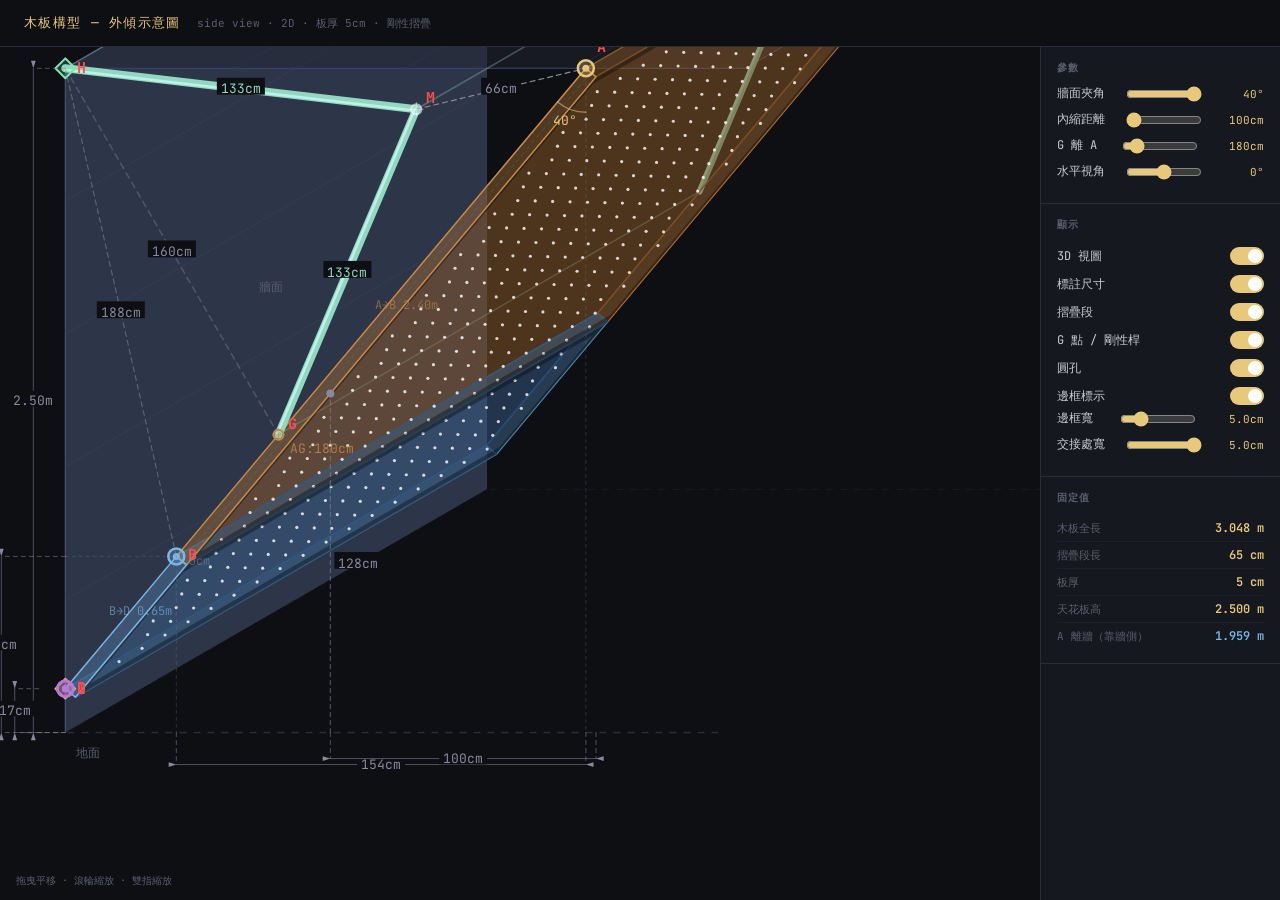
==== index.html @ c88ae128 "feat: add adjustable border mark regions on board faces (§18) - evenodd fill (rgba 0,0,0,0.35) on al" ====
<!DOCTYPE html>
<html lang="zh-TW">
<head>
<meta charset="UTF-8">
<meta name="viewport" content="width=device-width, initial-scale=1.0">
<title>木板構型示意圖</title>
<link rel="stylesheet" href="Code/board_viz.css">
</head>
<body>
<header>
  <h1>木板構型 — 外傾示意圖</h1>
  <span>side view · 2D · 板厚 5cm · 剛性摺疊</span>
</header>
<div class="main">
  <div class="canvas-wrap">
    <canvas id="c"></canvas>
    <div class="hint">拖曳平移 · 滾輪縮放 · 雙指縮放</div>
  </div>
  <div class="panel">
    <div class="panel-section">
      <h2>參數</h2>
      <div class="param-row">
        <label>牆面夾角</label>
        <input type="range" id="angle" min="0" max="40" step="0.5" value="40">
        <span class="param-val" id="angleVal">40°</span>
      </div>
      <div class="param-row">
        <label>內縮距離</label>
        <input type="range" id="inward" min="100" max="150" step="5" value="100">
        <span class="param-val" id="inwardVal">100cm</span>
      </div>
      <div class="param-row">
        <label>G 離 A</label>
        <input type="range" id="gOffset" min="175" max="215" step="1" value="180">
        <span class="param-val" id="gOffsetVal">180cm</span>
      </div>
      <div class="param-row">
        <label>水平視角</label>
        <input type="range" id="hViewAngle" min="-90" max="90" step="1" value="0">
        <span class="param-val" id="hViewAngleVal">0°</span>
      </div>

    </div>
    <div class="panel-section">
      <h2>顯示</h2>
      <div class="toggle-row"><label>3D 視圖</label><div class="toggle on" id="tog3D"></div></div>
      <div class="toggle-row"><label>標註尺寸</label><div class="toggle on" id="togDims"></div></div>
      <div class="toggle-row"><label>摺疊段</label><div class="toggle on" id="togFold"></div></div>
<div class="toggle-row"><label>G 點 / 剛性桿</label><div class="toggle on" id="togQuarter"></div></div>
      <div class="toggle-row"><label>圓孔</label><div class="toggle on" id="togScrewHoles"></div></div>
      <div class="toggle-row"><label>邊框標示</label><div class="toggle on" id="togBorderMark"></div></div>
      <div class="param-row" id="borderMarkWidthRow">
        <label>邊框寬</label>
        <input type="range" id="borderMarkWidth" min="3.6" max="10" step="0.1" value="5">
        <span class="param-val" id="borderMarkWidthVal">5.0cm</span>
      </div>
      <div class="param-row" id="borderMarkJunctionWidthRow">
        <label>交接處寬</label>
        <input type="range" id="borderMarkJunctionWidth" min="3" max="5" step="0.1" value="5">
        <span class="param-val" id="borderMarkJunctionWidthVal">5.0cm</span>
      </div>
    </div>
    <div class="panel-section">
      <h2>固定值</h2>
      <div class="stat-row"><span class="stat-label">木板全長</span><span class="stat-val yellow">3.048 m</span></div>
      <div class="stat-row"><span class="stat-label">摺疊段長</span><span class="stat-val yellow">65 cm</span></div>
      <div class="stat-row"><span class="stat-label">板厚</span><span class="stat-val yellow">5 cm</span></div>
      <div class="stat-row"><span class="stat-label">天花板高</span><span class="stat-val yellow">2.500 m</span></div>
      <div class="stat-row"><span class="stat-label">A 離牆（靠牆側）</span><span class="stat-val blue">1.959 m</span></div>
    </div>
  </div>
</div>
<script type="module" src="Code/board_viz.js"></script>
</body>
</html>
---- Code/board_viz.css ----
@import url('https://fonts.googleapis.com/css2?family=JetBrains+Mono:wght@300;400;600;700&family=Noto+Sans+TC:wght@300;400;500&display=swap');
:root{--bg:#0e0f12;--surface:#16181f;--border:#2a2d38;--accent:#e8c87a;--accent2:#7ab8e8;--accent3:#7ae8b0;--text:#c8cad4;--dim:#5a5d6e;}
*{margin:0;padding:0;box-sizing:border-box;}
body{background:var(--bg);color:var(--text);font-family:'Noto Sans TC',sans-serif;min-height:100vh;display:flex;flex-direction:column;}
header{padding:14px 24px;border-bottom:1px solid var(--border);display:flex;align-items:center;gap:16px;}
header h1{font-family:'JetBrains Mono',monospace;font-size:13px;font-weight:400;color:var(--accent);letter-spacing:.1em;text-transform:uppercase;}
header span{font-size:11px;color:var(--dim);font-family:'JetBrains Mono',monospace;}
.main{display:flex;flex:1;}
.canvas-wrap{flex:1;position:relative;min-height:0;}
canvas{display:block;width:100%;}
.panel{width:240px;background:var(--surface);border-left:1px solid var(--border);display:flex;flex-direction:column;overflow-y:auto;}
.panel-section{padding:14px 16px;border-bottom:1px solid var(--border);}
.panel-section h2{font-family:'JetBrains Mono',monospace;font-size:10px;font-weight:600;letter-spacing:.12em;text-transform:uppercase;color:var(--dim);margin-bottom:10px;}
.param-row{display:flex;justify-content:space-between;align-items:center;margin-bottom:9px;}
.param-row label{font-size:12px;color:var(--text);font-family:'JetBrains Mono',monospace;}
.param-row input[type=range]{width:76px;accent-color:var(--accent);cursor:pointer;}
.param-val{font-size:11px;font-family:'JetBrains Mono',monospace;color:var(--accent);min-width:42px;text-align:right;}
.stat-row{display:flex;justify-content:space-between;align-items:baseline;padding:5px 0;border-bottom:1px solid #1e2028;}
.stat-row:last-child{border-bottom:none;}
.stat-label{font-size:11px;color:var(--dim);font-family:'JetBrains Mono',monospace;}
.stat-val{font-size:12px;font-family:'JetBrains Mono',monospace;font-weight:600;}
.stat-val.green{color:var(--accent3);}.stat-val.yellow{color:var(--accent);}
.stat-val.blue{color:var(--accent2);}.stat-val.red{color:#e87a7a;}
.toggle-row{display:flex;justify-content:space-between;align-items:center;padding:5px 0;}
.toggle-row label{font-size:12px;font-family:'JetBrains Mono',monospace;}
.toggle{width:34px;height:18px;background:var(--border);border-radius:9px;cursor:pointer;position:relative;transition:background .2s;}
.toggle.on{background:var(--accent);}
.toggle::after{content:'';position:absolute;width:14px;height:14px;background:white;border-radius:50%;top:2px;left:2px;transition:transform .2s;}
.toggle.on::after{transform:translateX(16px);}
.legend{display:flex;flex-direction:column;gap:5px;}
.legend-item{display:flex;align-items:center;gap:8px;font-size:11px;font-family:'JetBrains Mono',monospace;}
.legend-dot{width:10px;height:10px;border-radius:50%;flex-shrink:0;}
.legend-dia{width:10px;height:10px;transform:rotate(45deg);flex-shrink:0;display:inline-block;}
.ok{padding:7px 10px;background:rgba(122,232,176,.08);border:1px solid rgba(122,232,176,.25);border-radius:4px;font-size:11px;font-family:'JetBrains Mono',monospace;color:var(--accent3);margin-top:8px;}
.hint{position:absolute;bottom:12px;left:16px;font-size:10px;font-family:'JetBrains Mono',monospace;color:var(--dim);pointer-events:none;}

/* ── Phone portrait: panel below canvas ────────────────────────────────────── */
@media (max-width: 640px) and (orientation: portrait) {
  header{padding:10px 14px;flex-wrap:wrap;gap:4px;}
  header h1{font-size:11px;}
  header span{font-size:10px;}

  .main{flex-direction:column;}
  .panel{width:100%;border-left:none;border-top:1px solid var(--border);flex-direction:row;flex-wrap:wrap;}
  .panel-section{flex:1 1 150px;border-bottom:none;border-right:1px solid var(--border);padding:10px 12px;}
  .panel-section:last-child{border-right:none;}

  .param-row label{font-size:11px;}
  .param-row input[type=range]{width:60px;}
  .stat-label,.stat-val{font-size:10px;}
  .toggle-row label{font-size:11px;}
  .hint{font-size:9px;bottom:6px;left:10px;}
}

/* ── Phone landscape: panel on right (compact) ─────────────────────────────── */
@media (max-height: 500px) and (orientation: landscape) {
  header{padding:6px 16px;}
  .panel{width:180px;}
  .panel-section{padding:8px 10px;}
  .panel-section h2{margin-bottom:6px;}
  .param-row label{font-size:11px;}
  .param-row input[type=range]{width:56px;}
  .stat-label,.stat-val{font-size:10px;}
  .toggle-row label{font-size:11px;}
  .hint{font-size:9px;bottom:6px;left:10px;}
}
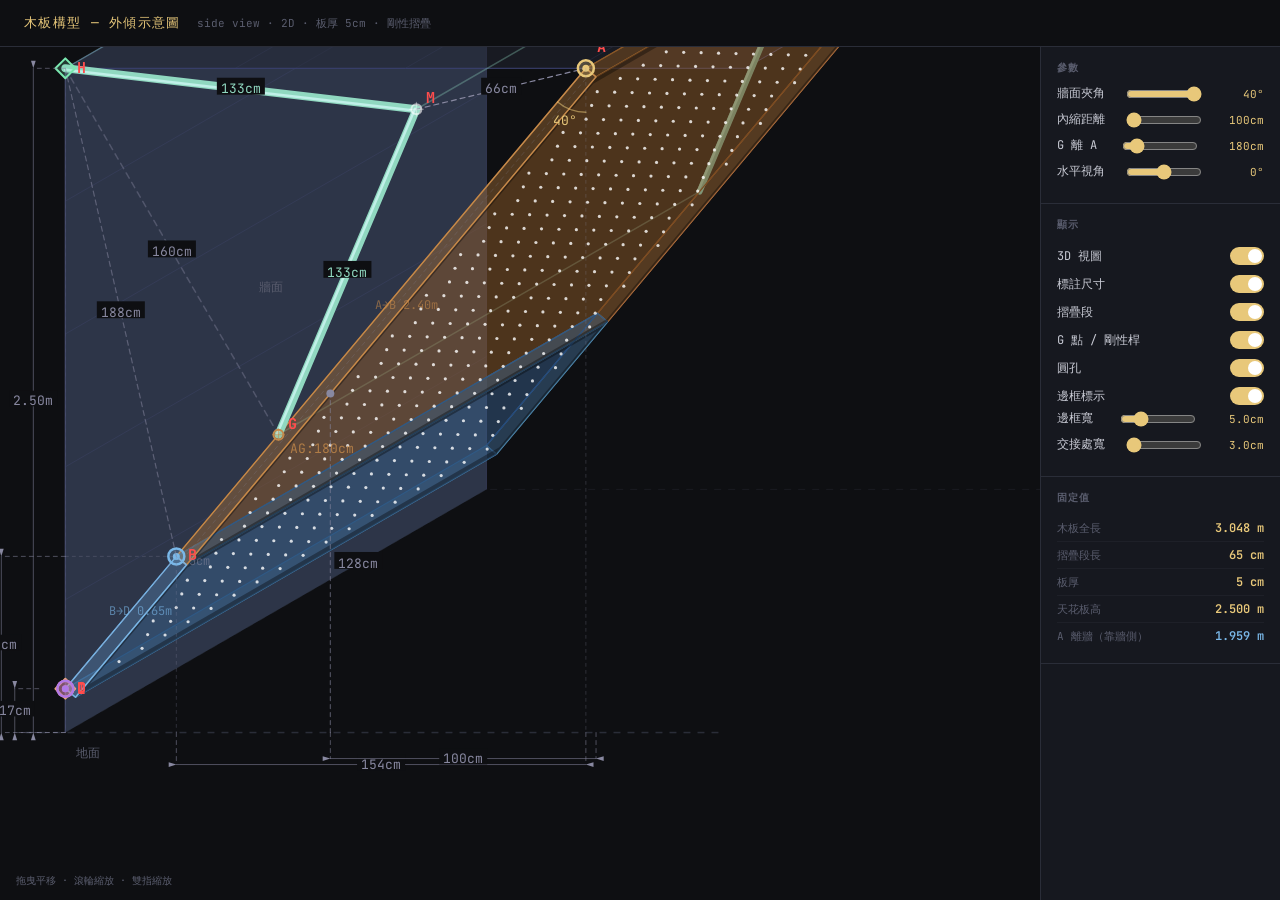
==== commit 94238969: "feat: add division lines with border bands in front view, lower junction default - Main panel: 5 sec" ====
--- a/index.html
+++ b/index.html
@@ -56,8 +56,8 @@
       </div>
       <div class="param-row" id="borderMarkJunctionWidthRow">
         <label>交接處寬</label>
-        <input type="range" id="borderMarkJunctionWidth" min="3" max="5" step="0.1" value="5">
-        <span class="param-val" id="borderMarkJunctionWidthVal">5.0cm</span>
+        <input type="range" id="borderMarkJunctionWidth" min="3" max="5" step="0.1" value="3">
+        <span class="param-val" id="borderMarkJunctionWidthVal">3.0cm</span>
       </div>
     </div>
     <div class="panel-section">
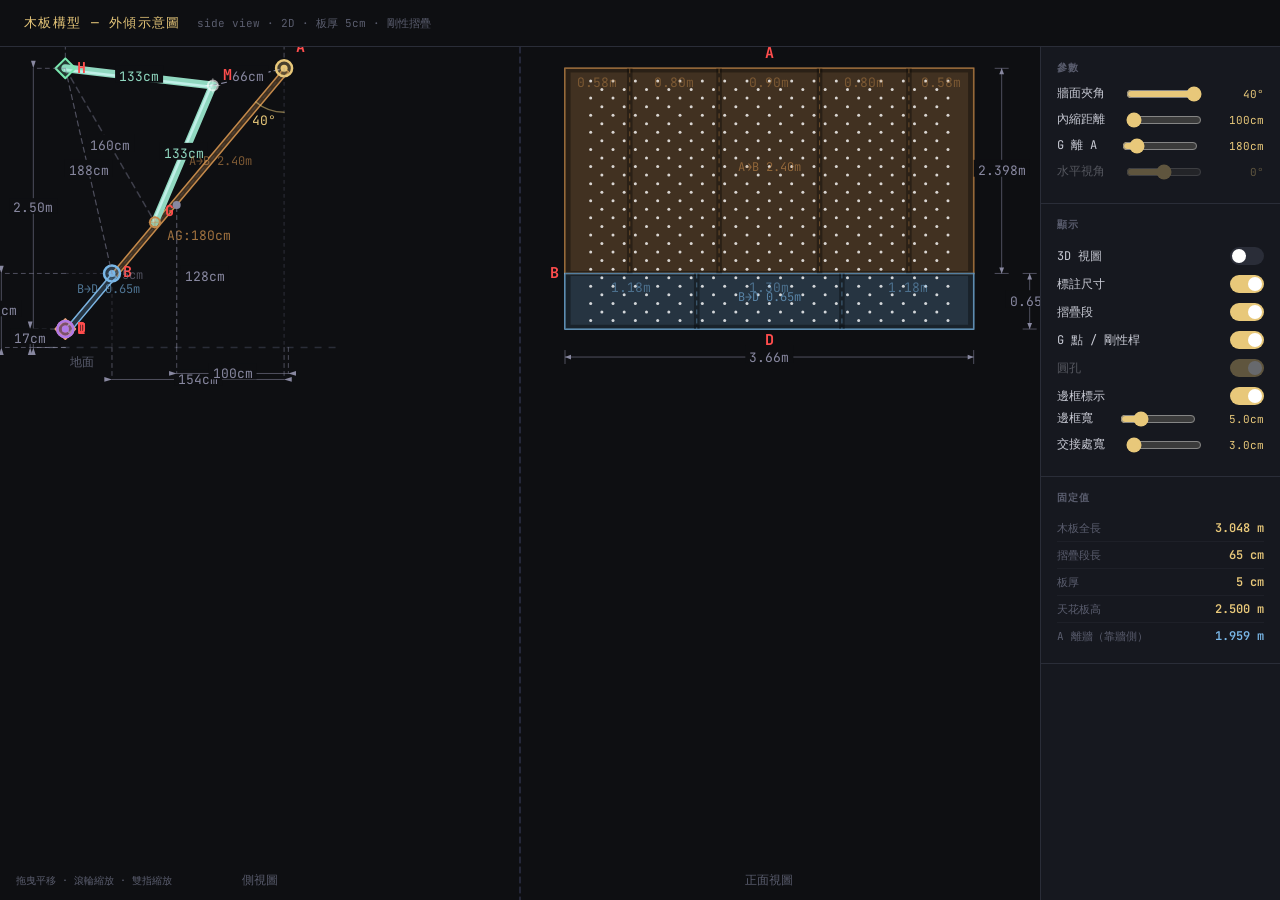
==== commit 0cb55443: "feat: default to 2D view, disable inapplicable controls instead of hiding - show3D defaults to false" ====
--- a/index.html
+++ b/index.html
@@ -34,7 +34,7 @@
         <input type="range" id="gOffset" min="175" max="215" step="1" value="180">
         <span class="param-val" id="gOffsetVal">180cm</span>
       </div>
-      <div class="param-row">
+      <div class="param-row disabled">
         <label>水平視角</label>
         <input type="range" id="hViewAngle" min="-90" max="90" step="1" value="0">
         <span class="param-val" id="hViewAngleVal">0°</span>
@@ -43,11 +43,11 @@
     </div>
     <div class="panel-section">
       <h2>顯示</h2>
-      <div class="toggle-row"><label>3D 視圖</label><div class="toggle on" id="tog3D"></div></div>
+      <div class="toggle-row"><label>3D 視圖</label><div class="toggle" id="tog3D"></div></div>
       <div class="toggle-row"><label>標註尺寸</label><div class="toggle on" id="togDims"></div></div>
       <div class="toggle-row"><label>摺疊段</label><div class="toggle on" id="togFold"></div></div>
 <div class="toggle-row"><label>G 點 / 剛性桿</label><div class="toggle on" id="togQuarter"></div></div>
-      <div class="toggle-row"><label>圓孔</label><div class="toggle on" id="togScrewHoles"></div></div>
+      <div class="toggle-row disabled"><label>圓孔</label><div class="toggle on" id="togScrewHoles"></div></div>
       <div class="toggle-row"><label>邊框標示</label><div class="toggle on" id="togBorderMark"></div></div>
       <div class="param-row" id="borderMarkWidthRow">
         <label>邊框寬</label>
--- a/Code/board_viz.css
+++ b/Code/board_viz.css
@@ -22,6 +22,7 @@
 .stat-val.green{color:var(--accent3);}.stat-val.yellow{color:var(--accent);}
 .stat-val.blue{color:var(--accent2);}.stat-val.red{color:#e87a7a;}
 .toggle-row{display:flex;justify-content:space-between;align-items:center;padding:5px 0;}
+.param-row.disabled,.toggle-row.disabled{opacity:0.35;pointer-events:none;}
 .toggle-row label{font-size:12px;font-family:'JetBrains Mono',monospace;}
 .toggle{width:34px;height:18px;background:var(--border);border-radius:9px;cursor:pointer;position:relative;transition:background .2s;}
 .toggle.on{background:var(--accent);}
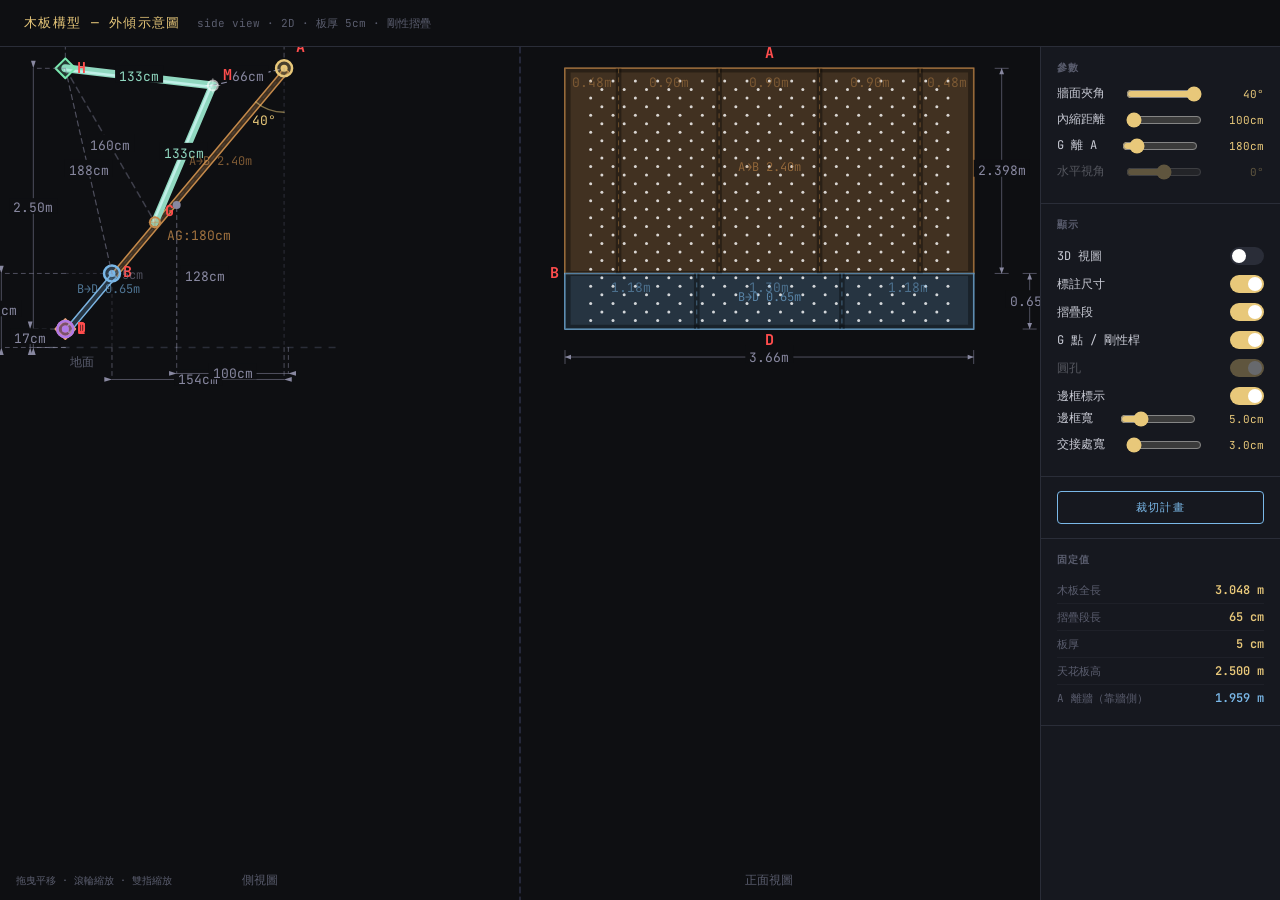
==== commit 57a5193e: "feat: add cutting plan modal with SVG diagram; update design spec §11 Co-Authored-By: Claude Sonnet " ====
--- a/index.html
+++ b/index.html
@@ -61,6 +61,9 @@
       </div>
     </div>
     <div class="panel-section">
+      <button class="cp-btn" id="btnCuttingPlan">裁切計畫</button>
+    </div>
+    <div class="panel-section">
       <h2>固定值</h2>
       <div class="stat-row"><span class="stat-label">木板全長</span><span class="stat-val yellow">3.048 m</span></div>
       <div class="stat-row"><span class="stat-label">摺疊段長</span><span class="stat-val yellow">65 cm</span></div>
@@ -71,5 +74,136 @@
   </div>
 </div>
 <script type="module" src="Code/board_viz.js"></script>
+
+<div class="cp-overlay" id="cuttingPlanModal">
+  <div class="cp-box">
+    <button class="cp-close" id="cpClose">×</button>
+    <svg xmlns="http://www.w3.org/2000/svg" viewBox="0 0 760 385" style="max-width:100%;display:block;margin:0 auto">
+
+      <!-- Title -->
+      <text x="380" y="18" text-anchor="middle" font-size="12" font-weight="600" fill="#c8cad4" font-family="JetBrains Mono,monospace" letter-spacing=".08em">CUTTING PLAN — 244×122 CM PANELS · 5 MM KERF · 5 PANELS</text>
+
+      <!-- Legend -->
+      <rect x="198" y="28" width="11" height="11" fill="#C4894A" rx="2"/>
+      <text x="214" y="38" font-size="10" fill="#8a8d9e" font-family="JetBrains Mono,monospace">主板 Main</text>
+      <rect x="310" y="28" width="11" height="11" fill="#7AB8E8" rx="2"/>
+      <text x="326" y="38" font-size="10" fill="#8a8d9e" font-family="JetBrains Mono,monospace">摺疊板 Fold</text>
+      <rect x="432" y="28" width="11" height="11" fill="#1e2028" rx="2" stroke="#2a2d38" stroke-width="1"/>
+      <text x="448" y="38" font-size="10" fill="#8a8d9e" font-family="JetBrains Mono,monospace">廢料 Waste</text>
+      <line x1="540" y1="33" x2="570" y2="33" stroke="#5a5d6e" stroke-width="1" stroke-dasharray="3,2"/>
+      <text x="575" y="38" font-size="10" fill="#8a8d9e" font-family="JetBrains Mono,monospace">鋸縫 Kerf</text>
+
+      <!-- ── ROW 1 labels ── -->
+      <text x="30"  y="60" font-size="10" fill="#5a5d6e" font-family="JetBrains Mono,monospace">Panel 1 — M2</text>
+      <text x="270" y="60" font-size="10" fill="#5a5d6e" font-family="JetBrains Mono,monospace">Panel 2 — M3</text>
+      <text x="510" y="60" font-size="10" fill="#5a5d6e" font-family="JetBrains Mono,monospace">Panel 3 — M4</text>
+
+      <!-- Panel 1 (M2) -->
+      <g transform="translate(30,65)">
+        <rect x="0" y="0" width="220" height="110" fill="none" stroke="#2a2d38" stroke-width="1.5"/>
+        <rect x="0" y="0" width="216" height="81" fill="#C4894A"/>
+        <text x="108" y="36" text-anchor="middle" font-size="11" font-weight="600" fill="white" font-family="JetBrains Mono,monospace">M2</text>
+        <text x="108" y="51" text-anchor="middle" font-size="9" fill="rgba(255,255,255,.7)" font-family="JetBrains Mono,monospace">90 × 239.8 cm</text>
+        <rect x="217" y="0" width="3" height="81" fill="#1e2028"/>
+        <line x1="0" y1="81.5" x2="220" y2="81.5" stroke="#5a5d6e" stroke-width=".75" stroke-dasharray="3,2"/>
+        <rect x="0" y="82" width="220" height="28" fill="#1e2028"/>
+        <text x="110" y="99" text-anchor="middle" font-size="8" fill="#3e4050" font-family="JetBrains Mono,monospace">waste 31.5 cm</text>
+        <text x="108" y="122" text-anchor="middle" font-size="8" fill="#3e4050" font-family="JetBrains Mono,monospace">← 244 cm →</text>
+        <text x="-3" y="41" text-anchor="end" font-size="8" fill="#C4894A" font-family="JetBrains Mono,monospace">90</text>
+        <text x="-3" y="98" text-anchor="end" font-size="8" fill="#3e4050" font-family="JetBrains Mono,monospace">31.5</text>
+      </g>
+
+      <!-- Panel 2 (M3) -->
+      <g transform="translate(270,65)">
+        <rect x="0" y="0" width="220" height="110" fill="none" stroke="#2a2d38" stroke-width="1.5"/>
+        <rect x="0" y="0" width="216" height="81" fill="#C4894A"/>
+        <text x="108" y="36" text-anchor="middle" font-size="11" font-weight="600" fill="white" font-family="JetBrains Mono,monospace">M3</text>
+        <text x="108" y="51" text-anchor="middle" font-size="9" fill="rgba(255,255,255,.7)" font-family="JetBrains Mono,monospace">90 × 239.8 cm</text>
+        <rect x="217" y="0" width="3" height="81" fill="#1e2028"/>
+        <line x1="0" y1="81.5" x2="220" y2="81.5" stroke="#5a5d6e" stroke-width=".75" stroke-dasharray="3,2"/>
+        <rect x="0" y="82" width="220" height="28" fill="#1e2028"/>
+        <text x="110" y="99" text-anchor="middle" font-size="8" fill="#3e4050" font-family="JetBrains Mono,monospace">waste 31.5 cm</text>
+      </g>
+
+      <!-- Panel 3 (M4) -->
+      <g transform="translate(510,65)">
+        <rect x="0" y="0" width="220" height="110" fill="none" stroke="#2a2d38" stroke-width="1.5"/>
+        <rect x="0" y="0" width="216" height="81" fill="#C4894A"/>
+        <text x="108" y="36" text-anchor="middle" font-size="11" font-weight="600" fill="white" font-family="JetBrains Mono,monospace">M4</text>
+        <text x="108" y="51" text-anchor="middle" font-size="9" fill="rgba(255,255,255,.7)" font-family="JetBrains Mono,monospace">90 × 239.8 cm</text>
+        <rect x="217" y="0" width="3" height="81" fill="#1e2028"/>
+        <line x1="0" y1="81.5" x2="220" y2="81.5" stroke="#5a5d6e" stroke-width=".75" stroke-dasharray="3,2"/>
+        <rect x="0" y="82" width="220" height="28" fill="#1e2028"/>
+        <text x="110" y="99" text-anchor="middle" font-size="8" fill="#3e4050" font-family="JetBrains Mono,monospace">waste 31.5 cm</text>
+      </g>
+
+      <!-- ── ROW 2 labels ── -->
+      <text x="150" y="205" font-size="10" fill="#5a5d6e" font-family="JetBrains Mono,monospace">Panel 4 — F1 + F3 + M1</text>
+      <text x="390" y="205" font-size="10" fill="#5a5d6e" font-family="JetBrains Mono,monospace">Panel 5 — F2 + M5</text>
+
+      <!-- Panel 4 (F1 + F3 + M1) -->
+      <g transform="translate(150,210)">
+        <rect x="0" y="0" width="220" height="110" fill="none" stroke="#2a2d38" stroke-width="1.5"/>
+        <!-- F1 -->
+        <rect x="0" y="0" width="106" height="59" fill="#7AB8E8"/>
+        <text x="53" y="25" text-anchor="middle" font-size="11" font-weight="600" fill="white" font-family="JetBrains Mono,monospace">F1</text>
+        <text x="53" y="38" text-anchor="middle" font-size="8" fill="rgba(255,255,255,.8)" font-family="JetBrains Mono,monospace">118 × 65 cm</text>
+        <!-- kerf v -->
+        <line x1="106.5" y1="0" x2="106.5" y2="59" stroke="#5a5d6e" stroke-width=".75" stroke-dasharray="3,2"/>
+        <!-- F3 -->
+        <rect x="107" y="0" width="106" height="59" fill="#7AB8E8"/>
+        <text x="160" y="25" text-anchor="middle" font-size="11" font-weight="600" fill="white" font-family="JetBrains Mono,monospace">F3</text>
+        <text x="160" y="38" text-anchor="middle" font-size="8" fill="rgba(255,255,255,.8)" font-family="JetBrains Mono,monospace">118 × 65 cm</text>
+        <!-- 7 cm waste end -->
+        <rect x="213" y="0" width="7" height="59" fill="#1e2028"/>
+        <!-- kerf h -->
+        <line x1="0" y1="59.5" x2="220" y2="59.5" stroke="#5a5d6e" stroke-width=".75" stroke-dasharray="3,2"/>
+        <!-- M1 -->
+        <rect x="0" y="60" width="216" height="43" fill="#C4894A"/>
+        <text x="108" y="77" text-anchor="middle" font-size="11" font-weight="600" fill="white" font-family="JetBrains Mono,monospace">M1</text>
+        <text x="108" y="90" text-anchor="middle" font-size="8" fill="rgba(255,255,255,.7)" font-family="JetBrains Mono,monospace">48 × 239.8 cm</text>
+        <rect x="217" y="60" width="3" height="43" fill="#1e2028"/>
+        <!-- bottom kerf -->
+        <line x1="0" y1="103.5" x2="220" y2="103.5" stroke="#5a5d6e" stroke-width=".75" stroke-dasharray="3,2"/>
+        <rect x="0" y="104" width="220" height="6" fill="#1e2028"/>
+        <!-- dim labels -->
+        <text x="53"  y="-4" text-anchor="middle" font-size="8" fill="#7AB8E8" font-family="JetBrains Mono,monospace">118 cm</text>
+        <text x="160" y="-4" text-anchor="middle" font-size="8" fill="#7AB8E8" font-family="JetBrains Mono,monospace">118 cm</text>
+        <text x="-3" y="30" text-anchor="end" font-size="8" fill="#7AB8E8" font-family="JetBrains Mono,monospace">65</text>
+        <text x="-3" y="82" text-anchor="end" font-size="8" fill="#C4894A" font-family="JetBrains Mono,monospace">48</text>
+      </g>
+
+      <!-- Panel 5 (F2 + M5) -->
+      <g transform="translate(390,210)">
+        <rect x="0" y="0" width="220" height="110" fill="none" stroke="#2a2d38" stroke-width="1.5"/>
+        <!-- F2 -->
+        <rect x="0" y="0" width="117" height="59" fill="#7AB8E8"/>
+        <text x="58" y="25" text-anchor="middle" font-size="11" font-weight="600" fill="white" font-family="JetBrains Mono,monospace">F2</text>
+        <text x="58" y="38" text-anchor="middle" font-size="8" fill="rgba(255,255,255,.8)" font-family="JetBrains Mono,monospace">130 × 65 cm</text>
+        <!-- kerf v -->
+        <line x1="117.5" y1="0" x2="117.5" y2="59" stroke="#5a5d6e" stroke-width=".75" stroke-dasharray="3,2"/>
+        <!-- waste right -->
+        <rect x="118" y="0" width="102" height="59" fill="#1e2028"/>
+        <text x="169" y="33" text-anchor="middle" font-size="8" fill="#3e4050" font-family="JetBrains Mono,monospace">waste 113.5 cm</text>
+        <!-- kerf h -->
+        <line x1="0" y1="59.5" x2="220" y2="59.5" stroke="#5a5d6e" stroke-width=".75" stroke-dasharray="3,2"/>
+        <!-- M5 -->
+        <rect x="0" y="60" width="216" height="43" fill="#C4894A"/>
+        <text x="108" y="77" text-anchor="middle" font-size="11" font-weight="600" fill="white" font-family="JetBrains Mono,monospace">M5</text>
+        <text x="108" y="90" text-anchor="middle" font-size="8" fill="rgba(255,255,255,.7)" font-family="JetBrains Mono,monospace">48 × 239.8 cm</text>
+        <rect x="217" y="60" width="3" height="43" fill="#1e2028"/>
+        <line x1="0" y1="103.5" x2="220" y2="103.5" stroke="#5a5d6e" stroke-width=".75" stroke-dasharray="3,2"/>
+        <rect x="0" y="104" width="220" height="6" fill="#1e2028"/>
+        <!-- dim labels -->
+        <text x="58"  y="-4" text-anchor="middle" font-size="8" fill="#7AB8E8" font-family="JetBrains Mono,monospace">130 cm</text>
+        <text x="-3" y="30" text-anchor="end" font-size="8" fill="#7AB8E8" font-family="JetBrains Mono,monospace">65</text>
+        <text x="-3" y="82" text-anchor="end" font-size="8" fill="#C4894A" font-family="JetBrains Mono,monospace">48</text>
+      </g>
+
+      <!-- Footer note -->
+      <text x="380" y="353" text-anchor="middle" font-size="9" fill="#3e4050" font-family="JetBrains Mono,monospace">Panels 1–3 identical layout · All piece dimensions in cm · scale ≈ 0.9 px/cm</text>
+    </svg>
+  </div>
+</div>
 </body>
 </html>
--- a/Code/board_viz.css
+++ b/Code/board_viz.css
@@ -35,6 +35,17 @@
 .ok{padding:7px 10px;background:rgba(122,232,176,.08);border:1px solid rgba(122,232,176,.25);border-radius:4px;font-size:11px;font-family:'JetBrains Mono',monospace;color:var(--accent3);margin-top:8px;}
 .hint{position:absolute;bottom:12px;left:16px;font-size:10px;font-family:'JetBrains Mono',monospace;color:var(--dim);pointer-events:none;}
 
+/* ── Cutting plan button ────────────────────────────────────────────────────── */
+.cp-btn{display:block;width:100%;padding:8px 0;background:transparent;border:1px solid var(--accent2);border-radius:4px;color:var(--accent2);font-family:'JetBrains Mono',monospace;font-size:11px;letter-spacing:.1em;text-transform:uppercase;cursor:pointer;transition:background .15s;}
+.cp-btn:hover{background:rgba(122,184,232,.1);}
+
+/* ── Cutting plan modal ─────────────────────────────────────────────────────── */
+.cp-overlay{display:none;position:fixed;inset:0;background:rgba(0,0,0,.78);z-index:100;align-items:center;justify-content:center;}
+.cp-overlay.open{display:flex;}
+.cp-box{background:var(--surface);border:1px solid var(--border);border-radius:8px;max-width:820px;width:96vw;max-height:92vh;overflow-y:auto;position:relative;padding:28px 24px 20px;}
+.cp-close{position:absolute;top:10px;right:14px;background:none;border:none;color:var(--dim);font-size:22px;line-height:1;cursor:pointer;font-family:monospace;}
+.cp-close:hover{color:var(--text);}
+
 /* ── Phone portrait: panel below canvas ────────────────────────────────────── */
 @media (max-width: 640px) and (orientation: portrait) {
   header{padding:10px 14px;flex-wrap:wrap;gap:4px;}
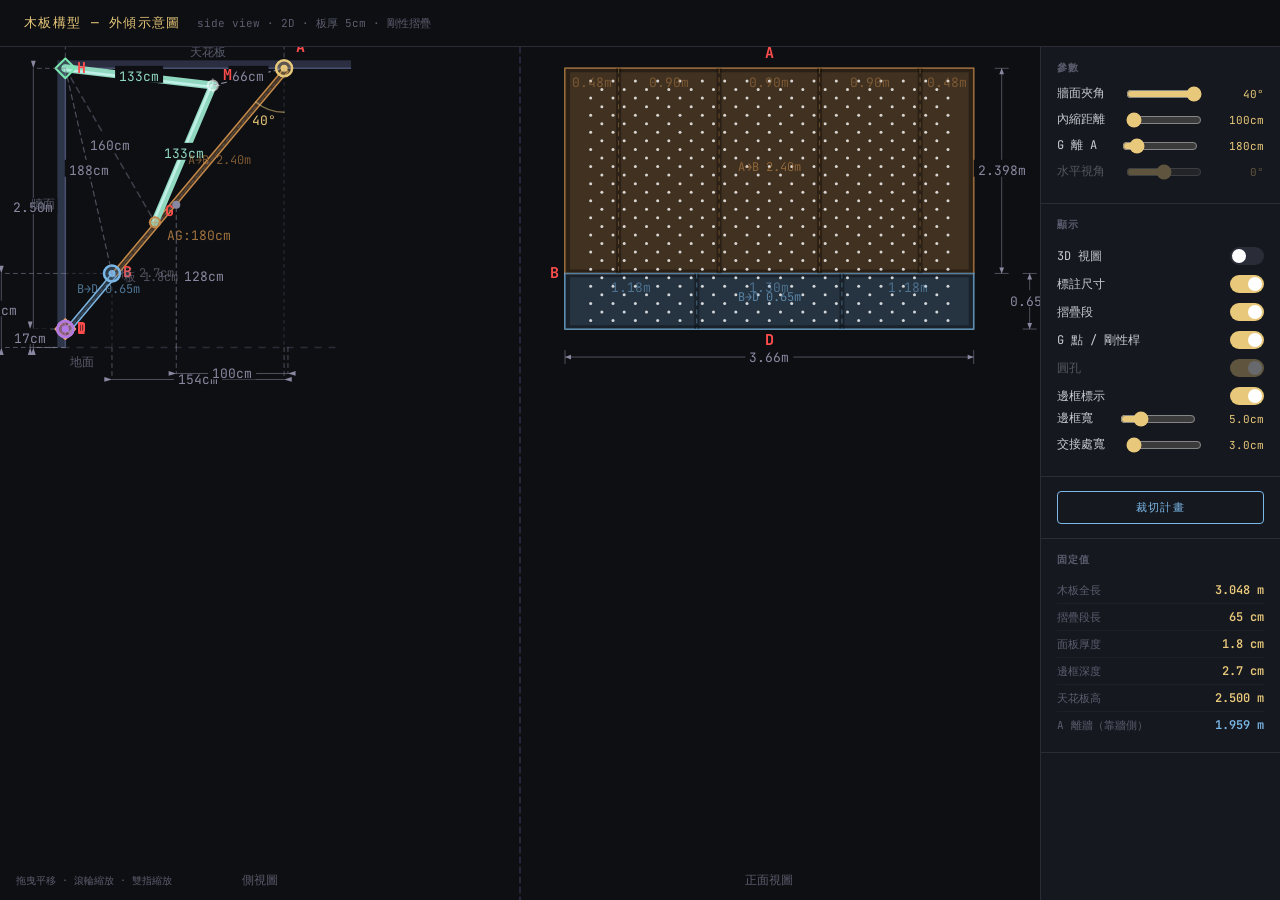
==== commit dd6efef7: "feat: draw board/frame thickness separately in side-view, 3D, and info panel - Panel (T=1.8cm) on ou" ====
--- a/index.html
+++ b/index.html
@@ -67,7 +67,8 @@
       <h2>固定值</h2>
       <div class="stat-row"><span class="stat-label">木板全長</span><span class="stat-val yellow">3.048 m</span></div>
       <div class="stat-row"><span class="stat-label">摺疊段長</span><span class="stat-val yellow">65 cm</span></div>
-      <div class="stat-row"><span class="stat-label">板厚</span><span class="stat-val yellow">5 cm</span></div>
+      <div class="stat-row"><span class="stat-label">面板厚度</span><span class="stat-val yellow">1.8 cm</span></div>
+      <div class="stat-row"><span class="stat-label">邊框深度</span><span class="stat-val yellow">2.7 cm</span></div>
       <div class="stat-row"><span class="stat-label">天花板高</span><span class="stat-val yellow">2.500 m</span></div>
       <div class="stat-row"><span class="stat-label">A 離牆（靠牆側）</span><span class="stat-val blue">1.959 m</span></div>
     </div>
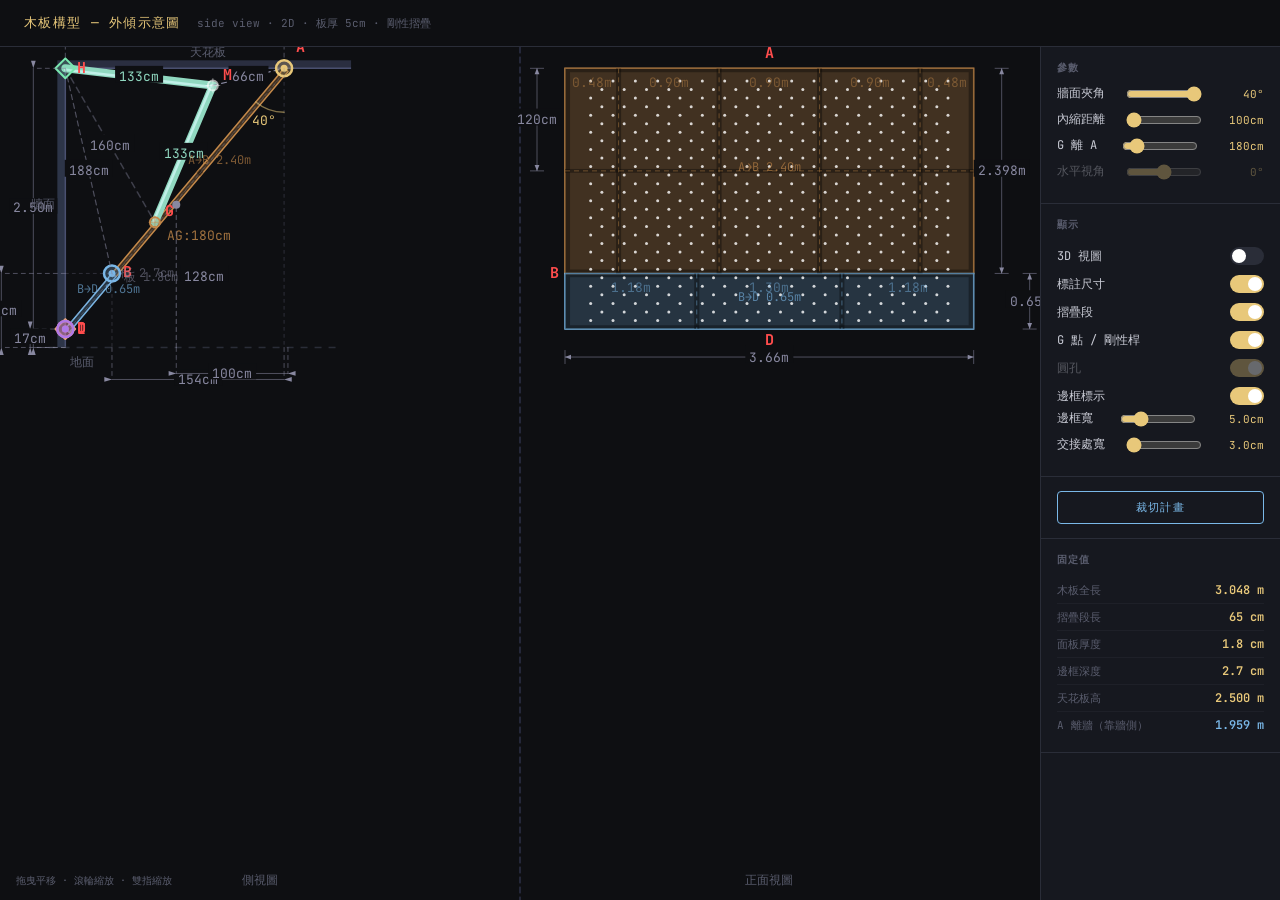
==== commit 16ec656c: "feat: update cutting plan — split main panels at mid-frame (119.9 cm each half) Each main board pane" ====
--- a/index.html
+++ b/index.html
@@ -95,54 +95,70 @@
       <text x="575" y="38" font-size="10" fill="#8a8d9e" font-family="JetBrains Mono,monospace">鋸縫 Kerf</text>
 
       <!-- ── ROW 1 labels ── -->
-      <text x="30"  y="60" font-size="10" fill="#5a5d6e" font-family="JetBrains Mono,monospace">Panel 1 — M2</text>
-      <text x="270" y="60" font-size="10" fill="#5a5d6e" font-family="JetBrains Mono,monospace">Panel 2 — M3</text>
-      <text x="510" y="60" font-size="10" fill="#5a5d6e" font-family="JetBrains Mono,monospace">Panel 3 — M4</text>
-
-      <!-- Panel 1 (M2) -->
+      <text x="30"  y="60" font-size="10" fill="#5a5d6e" font-family="JetBrains Mono,monospace">Panel 1 — M2-A + M2-B</text>
+      <text x="270" y="60" font-size="10" fill="#5a5d6e" font-family="JetBrains Mono,monospace">Panel 2 — M3-A + M3-B</text>
+      <text x="510" y="60" font-size="10" fill="#5a5d6e" font-family="JetBrains Mono,monospace">Panel 3 — M4-A + M4-B</text>
+
+      <!-- Panel 1 (M2-A + M2-B) -->
       <g transform="translate(30,65)">
         <rect x="0" y="0" width="220" height="110" fill="none" stroke="#2a2d38" stroke-width="1.5"/>
-        <rect x="0" y="0" width="216" height="81" fill="#C4894A"/>
-        <text x="108" y="36" text-anchor="middle" font-size="11" font-weight="600" fill="white" font-family="JetBrains Mono,monospace">M2</text>
-        <text x="108" y="51" text-anchor="middle" font-size="9" fill="rgba(255,255,255,.7)" font-family="JetBrains Mono,monospace">90 × 239.8 cm</text>
+        <!-- M2-A (A端) -->
+        <rect x="0" y="0" width="108" height="81" fill="#C4894A"/>
+        <text x="54" y="34" text-anchor="middle" font-size="10" font-weight="600" fill="white" font-family="JetBrains Mono,monospace">M2-A</text>
+        <text x="54" y="47" text-anchor="middle" font-size="8" fill="rgba(255,255,255,.7)" font-family="JetBrains Mono,monospace">90×119.9 cm</text>
+        <!-- kerf (mid-frame seam) -->
+        <line x1="108.5" y1="0" x2="108.5" y2="81" stroke="#5a5d6e" stroke-width=".75" stroke-dasharray="3,2"/>
+        <!-- M2-B (B端) -->
+        <rect x="109" y="0" width="108" height="81" fill="#C4894A"/>
+        <text x="163" y="34" text-anchor="middle" font-size="10" font-weight="600" fill="white" font-family="JetBrains Mono,monospace">M2-B</text>
+        <text x="163" y="47" text-anchor="middle" font-size="8" fill="rgba(255,255,255,.7)" font-family="JetBrains Mono,monospace">90×119.9 cm</text>
+        <!-- end waste -->
         <rect x="217" y="0" width="3" height="81" fill="#1e2028"/>
         <line x1="0" y1="81.5" x2="220" y2="81.5" stroke="#5a5d6e" stroke-width=".75" stroke-dasharray="3,2"/>
         <rect x="0" y="82" width="220" height="28" fill="#1e2028"/>
-        <text x="110" y="99" text-anchor="middle" font-size="8" fill="#3e4050" font-family="JetBrains Mono,monospace">waste 31.5 cm</text>
+        <text x="110" y="99" text-anchor="middle" font-size="8" fill="#3e4050" font-family="JetBrains Mono,monospace">waste 32 cm</text>
         <text x="108" y="122" text-anchor="middle" font-size="8" fill="#3e4050" font-family="JetBrains Mono,monospace">← 244 cm →</text>
         <text x="-3" y="41" text-anchor="end" font-size="8" fill="#C4894A" font-family="JetBrains Mono,monospace">90</text>
-        <text x="-3" y="98" text-anchor="end" font-size="8" fill="#3e4050" font-family="JetBrains Mono,monospace">31.5</text>
-      </g>
-
-      <!-- Panel 2 (M3) -->
+        <text x="-3" y="98" text-anchor="end" font-size="8" fill="#3e4050" font-family="JetBrains Mono,monospace">32</text>
+      </g>
+
+      <!-- Panel 2 (M3-A + M3-B) -->
       <g transform="translate(270,65)">
         <rect x="0" y="0" width="220" height="110" fill="none" stroke="#2a2d38" stroke-width="1.5"/>
-        <rect x="0" y="0" width="216" height="81" fill="#C4894A"/>
-        <text x="108" y="36" text-anchor="middle" font-size="11" font-weight="600" fill="white" font-family="JetBrains Mono,monospace">M3</text>
-        <text x="108" y="51" text-anchor="middle" font-size="9" fill="rgba(255,255,255,.7)" font-family="JetBrains Mono,monospace">90 × 239.8 cm</text>
+        <rect x="0" y="0" width="108" height="81" fill="#C4894A"/>
+        <text x="54" y="34" text-anchor="middle" font-size="10" font-weight="600" fill="white" font-family="JetBrains Mono,monospace">M3-A</text>
+        <text x="54" y="47" text-anchor="middle" font-size="8" fill="rgba(255,255,255,.7)" font-family="JetBrains Mono,monospace">90×119.9 cm</text>
+        <line x1="108.5" y1="0" x2="108.5" y2="81" stroke="#5a5d6e" stroke-width=".75" stroke-dasharray="3,2"/>
+        <rect x="109" y="0" width="108" height="81" fill="#C4894A"/>
+        <text x="163" y="34" text-anchor="middle" font-size="10" font-weight="600" fill="white" font-family="JetBrains Mono,monospace">M3-B</text>
+        <text x="163" y="47" text-anchor="middle" font-size="8" fill="rgba(255,255,255,.7)" font-family="JetBrains Mono,monospace">90×119.9 cm</text>
         <rect x="217" y="0" width="3" height="81" fill="#1e2028"/>
         <line x1="0" y1="81.5" x2="220" y2="81.5" stroke="#5a5d6e" stroke-width=".75" stroke-dasharray="3,2"/>
         <rect x="0" y="82" width="220" height="28" fill="#1e2028"/>
-        <text x="110" y="99" text-anchor="middle" font-size="8" fill="#3e4050" font-family="JetBrains Mono,monospace">waste 31.5 cm</text>
-      </g>
-
-      <!-- Panel 3 (M4) -->
+        <text x="110" y="99" text-anchor="middle" font-size="8" fill="#3e4050" font-family="JetBrains Mono,monospace">waste 32 cm</text>
+      </g>
+
+      <!-- Panel 3 (M4-A + M4-B) -->
       <g transform="translate(510,65)">
         <rect x="0" y="0" width="220" height="110" fill="none" stroke="#2a2d38" stroke-width="1.5"/>
-        <rect x="0" y="0" width="216" height="81" fill="#C4894A"/>
-        <text x="108" y="36" text-anchor="middle" font-size="11" font-weight="600" fill="white" font-family="JetBrains Mono,monospace">M4</text>
-        <text x="108" y="51" text-anchor="middle" font-size="9" fill="rgba(255,255,255,.7)" font-family="JetBrains Mono,monospace">90 × 239.8 cm</text>
+        <rect x="0" y="0" width="108" height="81" fill="#C4894A"/>
+        <text x="54" y="34" text-anchor="middle" font-size="10" font-weight="600" fill="white" font-family="JetBrains Mono,monospace">M4-A</text>
+        <text x="54" y="47" text-anchor="middle" font-size="8" fill="rgba(255,255,255,.7)" font-family="JetBrains Mono,monospace">90×119.9 cm</text>
+        <line x1="108.5" y1="0" x2="108.5" y2="81" stroke="#5a5d6e" stroke-width=".75" stroke-dasharray="3,2"/>
+        <rect x="109" y="0" width="108" height="81" fill="#C4894A"/>
+        <text x="163" y="34" text-anchor="middle" font-size="10" font-weight="600" fill="white" font-family="JetBrains Mono,monospace">M4-B</text>
+        <text x="163" y="47" text-anchor="middle" font-size="8" fill="rgba(255,255,255,.7)" font-family="JetBrains Mono,monospace">90×119.9 cm</text>
         <rect x="217" y="0" width="3" height="81" fill="#1e2028"/>
         <line x1="0" y1="81.5" x2="220" y2="81.5" stroke="#5a5d6e" stroke-width=".75" stroke-dasharray="3,2"/>
         <rect x="0" y="82" width="220" height="28" fill="#1e2028"/>
-        <text x="110" y="99" text-anchor="middle" font-size="8" fill="#3e4050" font-family="JetBrains Mono,monospace">waste 31.5 cm</text>
+        <text x="110" y="99" text-anchor="middle" font-size="8" fill="#3e4050" font-family="JetBrains Mono,monospace">waste 32 cm</text>
       </g>
 
       <!-- ── ROW 2 labels ── -->
-      <text x="150" y="205" font-size="10" fill="#5a5d6e" font-family="JetBrains Mono,monospace">Panel 4 — F1 + F3 + M1</text>
-      <text x="390" y="205" font-size="10" fill="#5a5d6e" font-family="JetBrains Mono,monospace">Panel 5 — F2 + M5</text>
-
-      <!-- Panel 4 (F1 + F3 + M1) -->
+      <text x="150" y="205" font-size="10" fill="#5a5d6e" font-family="JetBrains Mono,monospace">Panel 4 — F1 + F3 + M1-A + M1-B</text>
+      <text x="390" y="205" font-size="10" fill="#5a5d6e" font-family="JetBrains Mono,monospace">Panel 5 — F2 + M5-A + M5-B</text>
+
+      <!-- Panel 4 (F1 + F3 + M1-A + M1-B) -->
       <g transform="translate(150,210)">
         <rect x="0" y="0" width="220" height="110" fill="none" stroke="#2a2d38" stroke-width="1.5"/>
         <!-- F1 -->
@@ -155,16 +171,23 @@
         <rect x="107" y="0" width="106" height="59" fill="#7AB8E8"/>
         <text x="160" y="25" text-anchor="middle" font-size="11" font-weight="600" fill="white" font-family="JetBrains Mono,monospace">F3</text>
         <text x="160" y="38" text-anchor="middle" font-size="8" fill="rgba(255,255,255,.8)" font-family="JetBrains Mono,monospace">118 × 65 cm</text>
-        <!-- 7 cm waste end -->
+        <!-- 7 cm waste end for F row -->
         <rect x="213" y="0" width="7" height="59" fill="#1e2028"/>
         <!-- kerf h -->
         <line x1="0" y1="59.5" x2="220" y2="59.5" stroke="#5a5d6e" stroke-width=".75" stroke-dasharray="3,2"/>
-        <!-- M1 -->
-        <rect x="0" y="60" width="216" height="43" fill="#C4894A"/>
-        <text x="108" y="77" text-anchor="middle" font-size="11" font-weight="600" fill="white" font-family="JetBrains Mono,monospace">M1</text>
-        <text x="108" y="90" text-anchor="middle" font-size="8" fill="rgba(255,255,255,.7)" font-family="JetBrains Mono,monospace">48 × 239.8 cm</text>
+        <!-- M1-A -->
+        <rect x="0" y="60" width="108" height="43" fill="#C4894A"/>
+        <text x="54" y="76" text-anchor="middle" font-size="10" font-weight="600" fill="white" font-family="JetBrains Mono,monospace">M1-A</text>
+        <text x="54" y="88" text-anchor="middle" font-size="8" fill="rgba(255,255,255,.7)" font-family="JetBrains Mono,monospace">48×119.9 cm</text>
+        <!-- kerf v (mid-frame seam) -->
+        <line x1="108.5" y1="60" x2="108.5" y2="103" stroke="#5a5d6e" stroke-width=".75" stroke-dasharray="3,2"/>
+        <!-- M1-B -->
+        <rect x="109" y="60" width="108" height="43" fill="#C4894A"/>
+        <text x="163" y="76" text-anchor="middle" font-size="10" font-weight="600" fill="white" font-family="JetBrains Mono,monospace">M1-B</text>
+        <text x="163" y="88" text-anchor="middle" font-size="8" fill="rgba(255,255,255,.7)" font-family="JetBrains Mono,monospace">48×119.9 cm</text>
+        <!-- end waste for M row -->
         <rect x="217" y="60" width="3" height="43" fill="#1e2028"/>
-        <!-- bottom kerf -->
+        <!-- bottom waste -->
         <line x1="0" y1="103.5" x2="220" y2="103.5" stroke="#5a5d6e" stroke-width=".75" stroke-dasharray="3,2"/>
         <rect x="0" y="104" width="220" height="6" fill="#1e2028"/>
         <!-- dim labels -->
@@ -174,7 +197,7 @@
         <text x="-3" y="82" text-anchor="end" font-size="8" fill="#C4894A" font-family="JetBrains Mono,monospace">48</text>
       </g>
 
-      <!-- Panel 5 (F2 + M5) -->
+      <!-- Panel 5 (F2 + M5-A + M5-B) -->
       <g transform="translate(390,210)">
         <rect x="0" y="0" width="220" height="110" fill="none" stroke="#2a2d38" stroke-width="1.5"/>
         <!-- F2 -->
@@ -188,10 +211,17 @@
         <text x="169" y="33" text-anchor="middle" font-size="8" fill="#3e4050" font-family="JetBrains Mono,monospace">waste 113.5 cm</text>
         <!-- kerf h -->
         <line x1="0" y1="59.5" x2="220" y2="59.5" stroke="#5a5d6e" stroke-width=".75" stroke-dasharray="3,2"/>
-        <!-- M5 -->
-        <rect x="0" y="60" width="216" height="43" fill="#C4894A"/>
-        <text x="108" y="77" text-anchor="middle" font-size="11" font-weight="600" fill="white" font-family="JetBrains Mono,monospace">M5</text>
-        <text x="108" y="90" text-anchor="middle" font-size="8" fill="rgba(255,255,255,.7)" font-family="JetBrains Mono,monospace">48 × 239.8 cm</text>
+        <!-- M5-A -->
+        <rect x="0" y="60" width="108" height="43" fill="#C4894A"/>
+        <text x="54" y="76" text-anchor="middle" font-size="10" font-weight="600" fill="white" font-family="JetBrains Mono,monospace">M5-A</text>
+        <text x="54" y="88" text-anchor="middle" font-size="8" fill="rgba(255,255,255,.7)" font-family="JetBrains Mono,monospace">48×119.9 cm</text>
+        <!-- kerf v (mid-frame seam) -->
+        <line x1="108.5" y1="60" x2="108.5" y2="103" stroke="#5a5d6e" stroke-width=".75" stroke-dasharray="3,2"/>
+        <!-- M5-B -->
+        <rect x="109" y="60" width="108" height="43" fill="#C4894A"/>
+        <text x="163" y="76" text-anchor="middle" font-size="10" font-weight="600" fill="white" font-family="JetBrains Mono,monospace">M5-B</text>
+        <text x="163" y="88" text-anchor="middle" font-size="8" fill="rgba(255,255,255,.7)" font-family="JetBrains Mono,monospace">48×119.9 cm</text>
+        <!-- end waste for M row -->
         <rect x="217" y="60" width="3" height="43" fill="#1e2028"/>
         <line x1="0" y1="103.5" x2="220" y2="103.5" stroke="#5a5d6e" stroke-width=".75" stroke-dasharray="3,2"/>
         <rect x="0" y="104" width="220" height="6" fill="#1e2028"/>
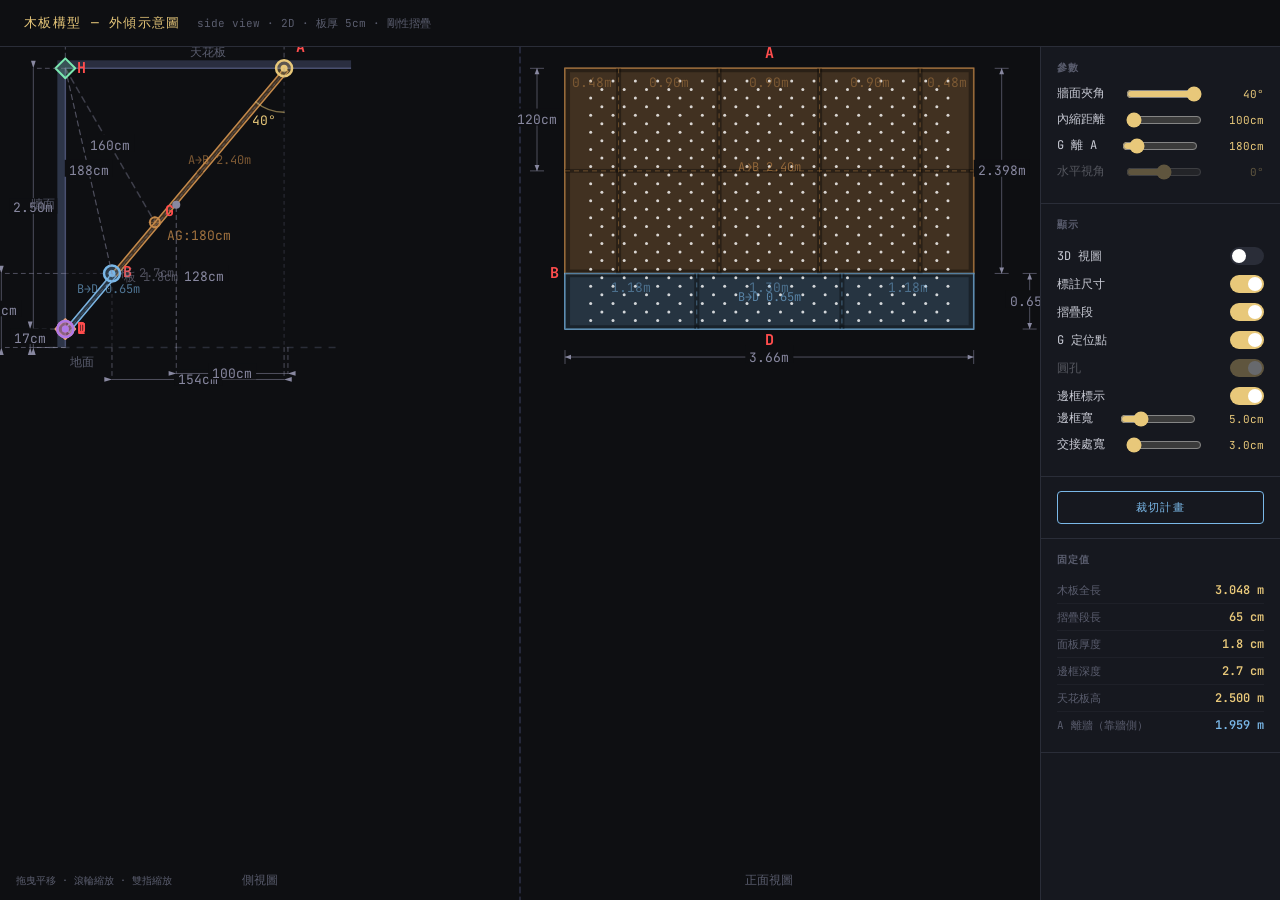
==== commit d975bb4e: "feat: sliding A point, remove rigid bars, angle 5–40°, fold 0–180° - A slides on ceiling (Aw.x = BOA" ====
--- a/index.html
+++ b/index.html
@@ -21,7 +21,7 @@
       <h2>參數</h2>
       <div class="param-row">
         <label>牆面夾角</label>
-        <input type="range" id="angle" min="0" max="40" step="0.5" value="40">
+        <input type="range" id="angle" min="5" max="40" step="0.5" value="40">
         <span class="param-val" id="angleVal">40°</span>
       </div>
       <div class="param-row">
@@ -46,7 +46,7 @@
       <div class="toggle-row"><label>3D 視圖</label><div class="toggle" id="tog3D"></div></div>
       <div class="toggle-row"><label>標註尺寸</label><div class="toggle on" id="togDims"></div></div>
       <div class="toggle-row"><label>摺疊段</label><div class="toggle on" id="togFold"></div></div>
-<div class="toggle-row"><label>G 點 / 剛性桿</label><div class="toggle on" id="togQuarter"></div></div>
+      <div class="toggle-row"><label>G 定位點</label><div class="toggle on" id="togQuarter"></div></div>
       <div class="toggle-row disabled"><label>圓孔</label><div class="toggle on" id="togScrewHoles"></div></div>
       <div class="toggle-row"><label>邊框標示</label><div class="toggle on" id="togBorderMark"></div></div>
       <div class="param-row" id="borderMarkWidthRow">
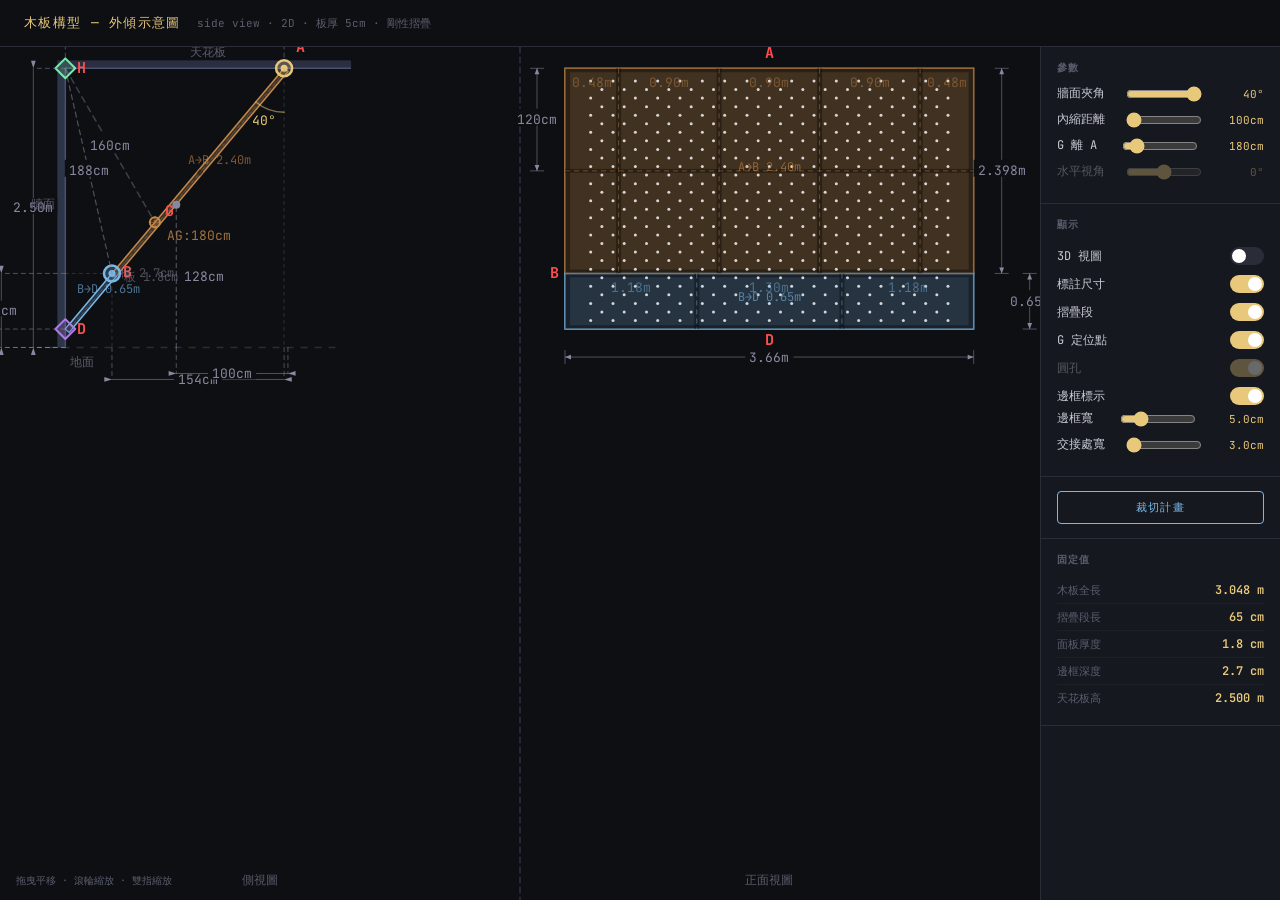
==== commit b396eca0: "feat: D fixed at I, A slides toward H, angle 0–40°, remove C point - D is always at I=(0,0.165); fol" ====
--- a/index.html
+++ b/index.html
@@ -21,7 +21,7 @@
       <h2>參數</h2>
       <div class="param-row">
         <label>牆面夾角</label>
-        <input type="range" id="angle" min="5" max="40" step="0.5" value="40">
+        <input type="range" id="angle" min="0" max="40" step="0.5" value="40">
         <span class="param-val" id="angleVal">40°</span>
       </div>
       <div class="param-row">
@@ -70,7 +70,6 @@
       <div class="stat-row"><span class="stat-label">面板厚度</span><span class="stat-val yellow">1.8 cm</span></div>
       <div class="stat-row"><span class="stat-label">邊框深度</span><span class="stat-val yellow">2.7 cm</span></div>
       <div class="stat-row"><span class="stat-label">天花板高</span><span class="stat-val yellow">2.500 m</span></div>
-      <div class="stat-row"><span class="stat-label">A 離牆（靠牆側）</span><span class="stat-val blue">1.959 m</span></div>
     </div>
   </div>
 </div>
